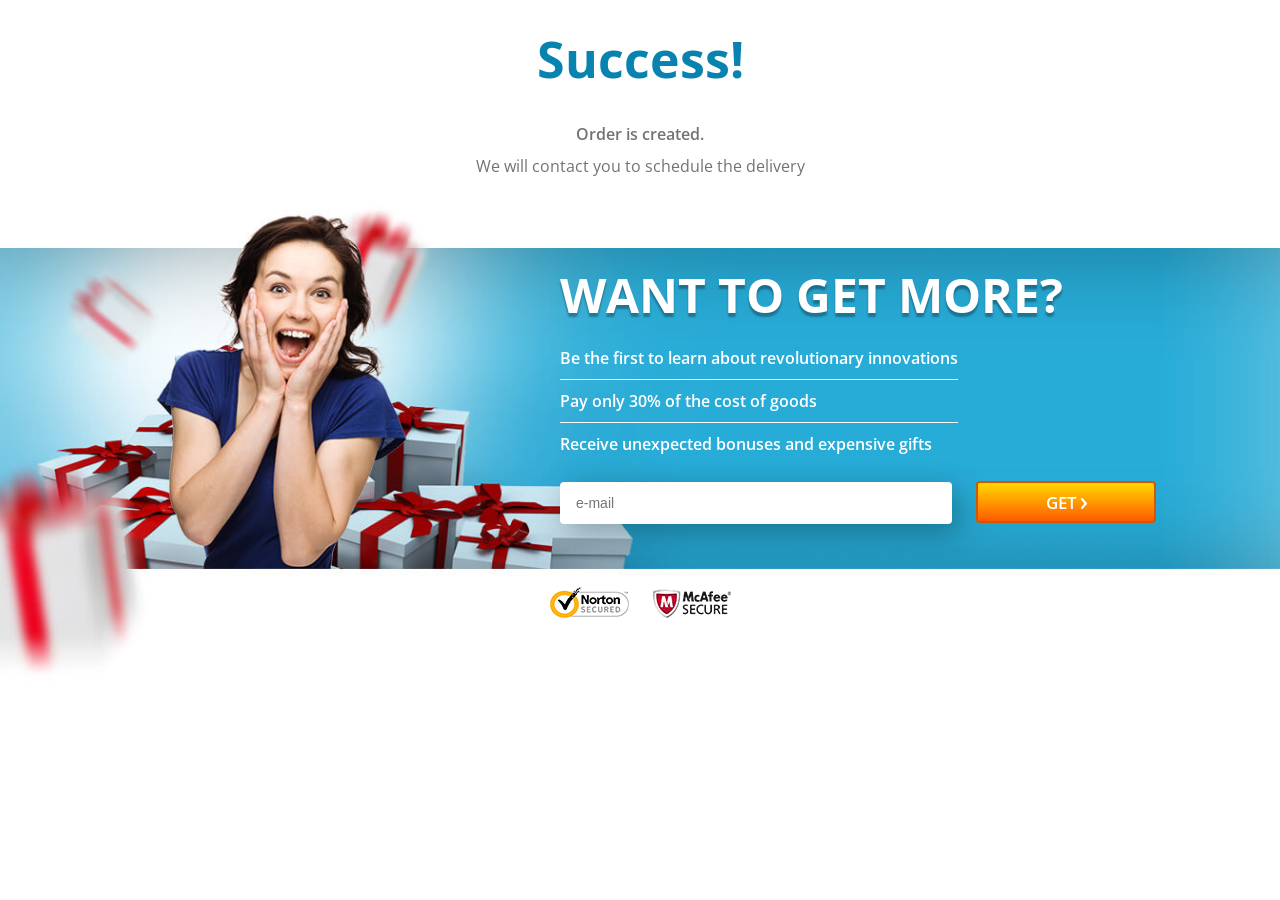
==== success.html @ b33bd1fc "Initial commit" ====
<!DOCTYPE html>
<html lang="en">
<head>
    <meta http-equiv="Content-Type" content="text/html;charset=UTF-8">
    <meta http-equiv="X-UA-Compatible" content="IE=edge">
    <meta name="viewport" content="width=device-width, initial-scale=1, maximum-scale=1.0">
    <title>Success!</title>
    <link href="https://fonts.googleapis.com/css?family=Open+Sans:400,600,700&amp;subset=greek,vietnamese" rel="stylesheet">
    <style>*{margin:0;padding:0;border:0;outline:0}body{overflow:hidden}.container{width:1140px;padding:75px 10px 0;margin:0 auto;box-sizing:border-box}:focus{outline:0}header{text-align:center}header h2{color:#0883b0;font-family:'Open Sans',sans-serif;font-weight:700;font-size:50px;margin:25px 0 30px}header p{color:#737373;font-size:16px;margin-bottom:10px}header .order{font-family:'Open Sans',sans-serif;font-weight:600;}header .feedback{font-family:'Open Sans',sans-serif;}.content{height:519px;background-image:url([data-uri]);background-size:auto 519px;background-repeat:no-repeat;background-position:center top;color:#fff}.content .content__data{max-width:640px;min-height:290px;margin-left:auto}.content .content__title{font-size:48px;text-transform:uppercase;text-shadow:0 4px 2px rgba(0,0,0,.3);margin-bottom:10px;font-family:'Open Sans',sans-serif;font-weight:700;}.content .content__list{padding-left:0;list-style:none;display:inline-block}.content .content__list li{padding:10px 0;font-size:16px;font-family:'Open Sans',sans-serif;font-weight:600;}.content .content__list li:not(:last-child){border-bottom:1px solid #fff}.content form{padding:15px 0 25px}.content form input{height:40px;border-radius:4px;outline:0;color:#818181;font-size:14px;padding:0 15px;max-width:360px;width:100%;border:1px solid transparent;transition:box-shadow .3s,color .3s,border .3s;margin-right:20px;box-shadow:6px 8px 30px rgba(0,0,0,.3)}.content form input[data-error]{box-shadow:6px 8px 30px rgba(255,0,0,.7);border-color:red;color:red}.content form input[data-success]{box-shadow:0 0 15px #42ccff;border-color:#42ccff}.button{display:inline-block;text-align:center;border:2px solid #d05800;-webkit-border-radius:4px;border-radius:4px;width:180px;height:42px;background-color:#ffd800;background-image:-webkit-gradient(linear,left top,left bottom,from(#ffd800),to(#ff5a00));background-image:-webkit-linear-gradient(#ffd800,#ff5a00);background-image:-o-linear-gradient(#ffd800,#ff5a00);background-image:linear-gradient(#ffd800,#ff5a00);position:relative;top:1px;text-transform:uppercase;color:#fff;font-family:'Open Sans',sans-serif;font-weight:600;font-size:17px;cursor:pointer}.button__ico-animete{background:url([data-uri]) no-repeat -180px 0;display:inline-block;width:2px;height:3px;padding-top:4px;-webkit-transition:width .5s;-o-transition:width .5s;transition:width .5s;margin-left:3px}.button__ico{display:inline-block;width:6px;height:11px;background:url([data-uri]) no-repeat 0 0;margin-left:-5px}.button_small{width:138px;font-size:14px;padding:8px 0;line-height:17px}@media only screen and (min-width: 992px){.button:hover{background:#ff4800}.button:hover .button__ico-animete{width:15px;background:url([data-uri]) no-repeat -180px 0;-webkit-transition:width .5s;-o-transition:width .5s;transition:width .5s}.e-list{display:none}}.content form .submit-btn .arrow{position:relative;top:1px;margin-left:10px}.content .footer-content{margin-top:35px;text-align:center;width:100%}.content .footer-content img{margin:0 10px}@keyframes showModal{from{background-color:transparent}to{background-color:rgba(255,255,255,.8)}}@keyframes showModalContent{0%{opacity:.1;transform:translate(-50%,-50%) scale(0)}80%{transform:translate(-50%,-50%) scale(1.1)}100%{opacity:1;transform:translate(-50%,-50%) scale(1);visibility:visible}}.modal{position:absolute;top:0;left:0;z-index:100;width:100%;background-color:rgba(255,255,255,.8);animation:showModal .5s}.modal.hidden{display:none}.modal .modal__content{position:fixed;visibility:hidden;top:35%;left:50%;max-width:320px;width:100%;font-family:'Open Sans',sans-serif;z-index:101;padding:40px 30px 50px;background-color:#fff;border-radius:6px;box-shadow:0 4px 30px rgba(0,0,0,.3);transform:translate(-50%,-50%) scale(1);text-align:center;animation:showModalContent .4s ease .5s;animation-fill-mode:forwards;box-sizing:border-box}.modal .modal__content h2{font-size:47px;color:#0883b0;margin-bottom:50px}.modal .modal__content p,.modal .modal__content output{font-size:16px;line-height:30px}.modal .modal__content output{color:#0883b0;display:block}.modal .modal__content output,.modal.visible .modal__content .backToLanding{font-family:'Open Sans',sans-serif;font-weight:700;}.modal .modal__content .backToLanding{width:160px;height:38px;margin:0 auto;margin-top:100px;border:2px solid #cdcdcd;background-color:#fff;border-radius:4px;text-transform:uppercase;font-size:14px;color:#8e8e8e;cursor:pointer;transition:background-color .3s,color .3s}.modal .modal__content .backToLanding:hover{background-color:#0883b0;color:#fff;border-color:#0883b0}@media only screen and (max-width: 470px){.modal .modal__content{top:50%;max-width:290px;padding:20px 15px 30px}.modal .modal__content h2{font-size:40px}}div.footer{position:relative;margin-top:-90px;background:none!important}@media only screen and (min-width: 1921px){.content{background-size:contain}}@media only screen and (max-width: 1199px){.container{width:100%}.content .content__data{max-width:580px}.content .content__data form input{max-width:250px}.content .content__title{font-size:40px}}@media only screen and (max-width: 992px){body{overflow:auto}}@media only screen and (max-width: 767px){.container{padding-left:0;padding-right:0}header{margin-bottom:0;padding:0 20px}header h2{font-size:30px;margin:15px 0}header .order,header .feedback{font-size:14px}.content .content__title{padding:0 20px;margin:0 auto 20px;font-size:24px;text-align:center}.content form input{display:block;margin:0 auto 20px}.content{background-image:url([data-uri]);text-align:center;height:auto}.content .content__data{max-width:100%;min-height:0;margin:260px auto 0}.mob-bg{background-color:#27acd7}.content .footer-content{margin-top:20px}.content .content__list{padding:10px 20px 0}div.footer{margin-top:-10px}}@media only screen and (max-width: 479px){.content .content__data{margin-top:160px}}</style>
</head>
<body>
<header>
    <h2>Success!</h2>
    <p class="order">Order is created.</p>
    <p class="feedback">We will contact you to schedule the delivery</p>
</header>
<section class="content">
    <div class="container">
        <div class="content__data">
            <h3 class="content__title">Want to get more?</h3>
            <div class="mob-bg">
                <ul class="content__list">
                    <li>Be the first to learn about revolutionary innovations</li>
                    <li>Pay only 30% of the cost of goods</li>
                    <li>Receive unexpected bonuses and expensive gifts</li>
                </ul>
                <form action="/land/success" id="userEmail" name="user-email" method="POST">
                    <input type="text" name="email" placeholder="e-mail">
                    <button class="button submit-btn" type="submit">Get <i class="button__ico-animete"></i><i class="button__ico"></i></button>
                </form>
            </div>
        </div>
        <div class="footer-content">
            <img src="[data-uri]" alt="Norton Security">
            <img src="[data-uri]" alt="McAfee Security">
        </div>
    </div>
</section>
<div class="modal hidden">
    <div class="modal__content">
        <h2>Thank you!</h2>
        <p>As soon as possible, you will begin to receive</p>
        <output class="email"></output>
        <p>Our exclusive offers!</p>
        <button type="button" class="backToLanding">Close</button>
    </div>
</div>
<script>"use strict";(function(){var a={getParamsName:["order_id","hash"],validPatterns:{email:/.+@.+\..+/i},serverErrorMsg:"Server Error :(",wrapperHeight:function(){var f=document.querySelector(".content__data").clientHeight,g=document.querySelector(".footer-content").clientHeight;return document.body.clientHeight+f+g+"px"}(),errorAttribute:"data-error",successAttribute:"data-success"},b={emailInput:document.forms[0].email,submitButton:document.querySelector(".submit-btn"),output:document.querySelector("output.email"),modal:document.querySelector(".modal"),backButton:document.querySelector(".backToLanding"),isValid:function isValid(f,g){var h=g.value;return f.test(h)?(this.isSuccess(g,a.successAttribute),this.output.textContent=h,!0):(this.isError(g,a.errorAttribute),!1)},isSuccess:function isSuccess(f,g){f.setAttribute(g,"true")},isError:function isError(f,g){return!!f.getAttribute(g)||void f.setAttribute(g,"true")},isTyping:function isTyping(f,g){return g.forEach(function(h){f.getAttribute(h)&&f.removeAttribute(h)}),!0},backToLanding:function backToLanding(){location.assign("/")},getData:function getData(){var f="";return f+=this.locationHandler(a.getParamsName),f+="&"+this.emailInput.name+"="+encodeURIComponent(this.emailInput.value),f},showModal:function showModal(){this.modal.style.height=a.wrapperHeight,this.modal.classList.remove("hidden")},sendData:function sendData(f,g){var h=new XMLHttpRequest;h.open("POST","/land/success",!0),h.setRequestHeader("Content-Type","application/x-www-form-urlencoded"),h.setRequestHeader("X-Requested-With","XMLHttpRequest"),h.onreadystatechange=function(){if(200===h.status&&4===h.readyState){var k=JSON.parse(h.responseText);if(k.status&&0<k.status.length&&"ok"===k.status.toLowerCase())g.call(b);else{var l=k.data||a.serverErrorMsg;b.makeErrorBlock(l)}}},h.send(f)},locationHandler:function locationHandler(f,g){var h=location.search,k=[],l=[],m={},n="",o=h;if(""!==o){if(l=o.substr(1).split("&"),!(f instanceof Array)){for(var p=0;p<l.length;p++)if(k=l[p].split("="),k[0]===f&&"string"==typeof f){g(k[1]);break}}else for(var q=0;q<l.length;q++){k=l[q].split("=");for(var r=0;r<f.length;r++)f[r]===k[0]&&(m[k[0]]=k[1])}for(var s in m)n+="&"+s+"="+encodeURIComponent(m[s]);return n.substr(1)}return!1},makeErrorBlock:function makeErrorBlock(f){var g={width:document.body.clientWidth+"px",height:a.wrapperHeight,textAlign:"center",position:"absolute",top:"0",backgroundColor:"rgba(255,255,255,.8)",zIndex:"99999"},h={fontSize:"26px",color:"#FF4C4C",borderRadius:"20px",border:"2px solid #FF4C4C",padding:"10px 15px",position:"fixed",top:"50%",left:"50%",transform:"translateX(-50%) translateY(-50%)",fontWeight:"700",backgroundColor:"rgba(255,76,76,.2)"},k={display:"block",padding:"8px 20px",color:"#FF4C4C",borderRadius:"6px",margin:"15px auto 0",backgroundColor:"rgba(255,76,76,.2)",border:"1px solid rgba(255,76,76,.8)",cursor:"pointer",fontWeight:"700",transition:"background-color .4s"},l=document.createElement("DIV"),m=document.createElement("BUTTON"),n=document.createElement("H2");for(var o in g)l.style[o]=g[o];for(var p in h)n.style[p]=h[p];for(var q in k)m.style[q]=k[q];l.classList.add("js-error"),m.setAttribute("type","button"),m.appendChild(document.createTextNode("Ok")),m.addEventListener("mouseover",function(){this.style.backgroundColor="rgba(255,76,76,.4)"}),m.addEventListener("mouseleave",function(){this.style.backgroundColor="rgba(255,76,76,.2)"}),m.addEventListener("click",function(){document.body.removeChild(l)}),n.appendChild(document.createTextNode(f)),n.appendChild(m),l.appendChild(n),document.body.appendChild(l)}},c=a.validPatterns.email;b.emailInput.addEventListener("blur",function(){b.isValid(c,b.emailInput)?b.data=b.getData():(b.data&&b.data.length&&(b.data=null),b.isError(this,a.errorAttribute))});var d=[a.errorAttribute,a.successAttribute];b.emailInput.addEventListener("focus",function(){b.isTyping(this,d)}),b.submitButton.addEventListener("click",function(f){f.preventDefault(),b.isValid(c,b.emailInput)?b.data&&b.sendData(b.data,b.showModal):b.isError(b.emailInput,a.errorAttribute)}),b.backButton.addEventListener("click",b.backToLanding),b.locationHandler("email",function(f){return!!f&&void(b.emailInput.value=f,b.isValid(c,b.emailInput),b.data=b.getData())})})();</script>
</body>
</html>
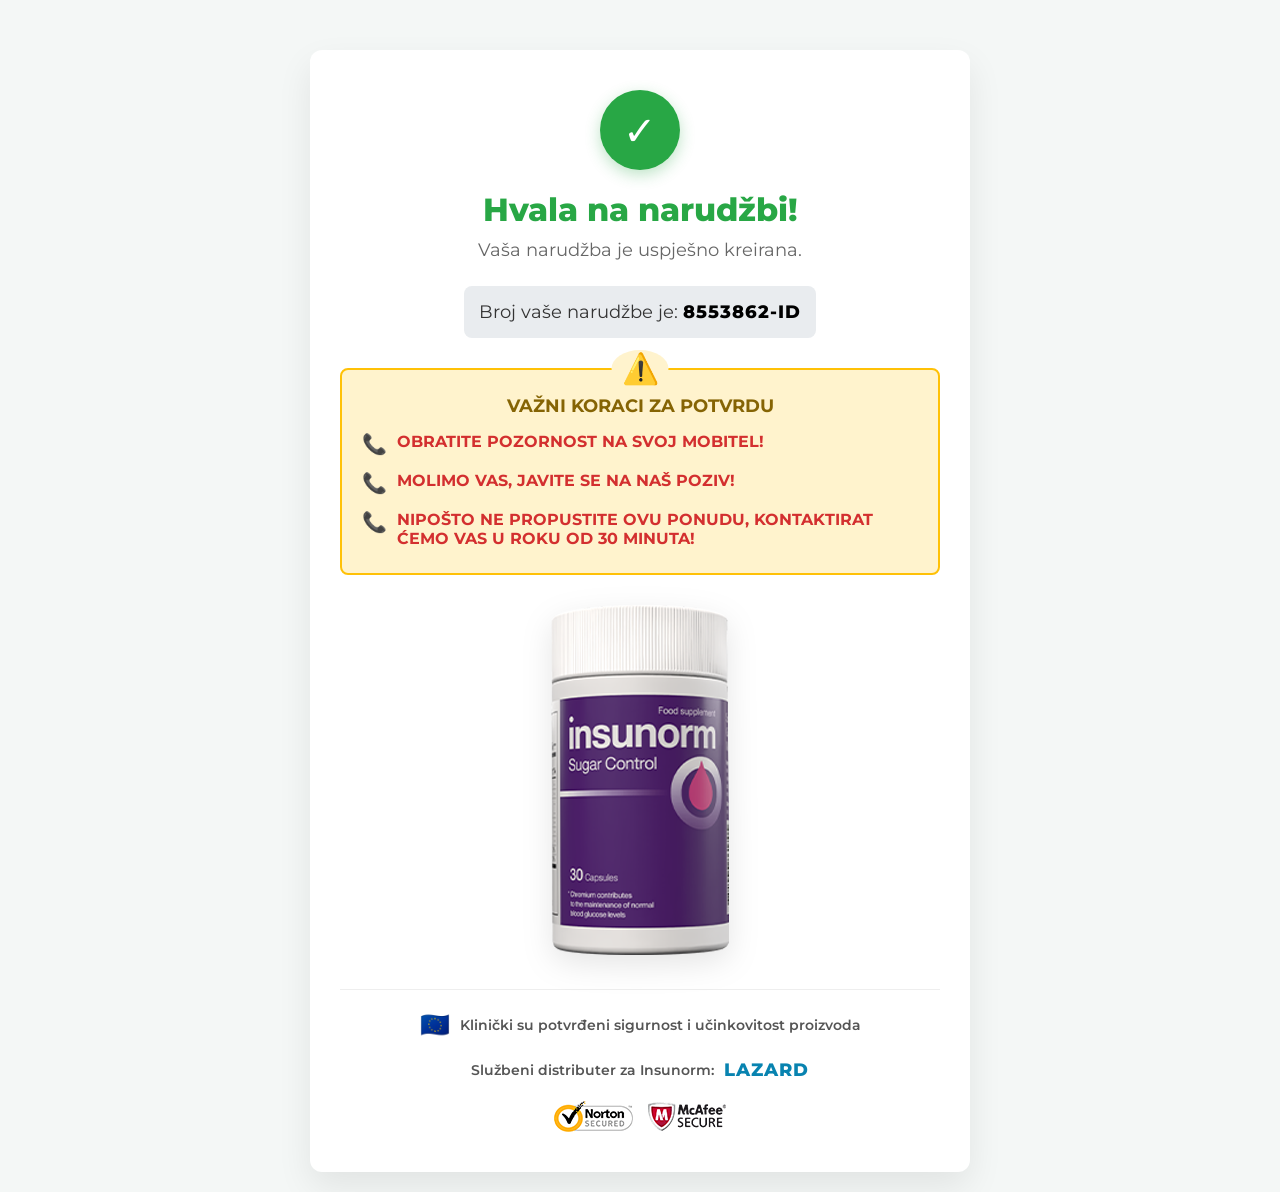
==== commit f8ac92b5: "Moderniza a pagina de sucesso para o mercado Croata" ====
--- a/success.html
+++ b/success.html
@@ -1,50 +1,176 @@
 <!DOCTYPE html>
-<html lang="en">
+<html lang="hr">
 <head>
     <meta http-equiv="Content-Type" content="text/html;charset=UTF-8">
     <meta http-equiv="X-UA-Compatible" content="IE=edge">
     <meta name="viewport" content="width=device-width, initial-scale=1, maximum-scale=1.0">
-    <title>Success!</title>
-    <link href="https://fonts.googleapis.com/css?family=Open+Sans:400,600,700&amp;subset=greek,vietnamese" rel="stylesheet">
-    <style>*{margin:0;padding:0;border:0;outline:0}body{overflow:hidden}.container{width:1140px;padding:75px 10px 0;margin:0 auto;box-sizing:border-box}:focus{outline:0}header{text-align:center}header h2{color:#0883b0;font-family:'Open Sans',sans-serif;font-weight:700;font-size:50px;margin:25px 0 30px}header p{color:#737373;font-size:16px;margin-bottom:10px}header .order{font-family:'Open Sans',sans-serif;font-weight:600;}header .feedback{font-family:'Open Sans',sans-serif;}.content{height:519px;background-image:url([data-uri]);background-size:auto 519px;background-repeat:no-repeat;background-position:center top;color:#fff}.content .content__data{max-width:640px;min-height:290px;margin-left:auto}.content .content__title{font-size:48px;text-transform:uppercase;text-shadow:0 4px 2px rgba(0,0,0,.3);margin-bottom:10px;font-family:'Open Sans',sans-serif;font-weight:700;}.content .content__list{padding-left:0;list-style:none;display:inline-block}.content .content__list li{padding:10px 0;font-size:16px;font-family:'Open Sans',sans-serif;font-weight:600;}.content .content__list li:not(:last-child){border-bottom:1px solid #fff}.content form{padding:15px 0 25px}.content form input{height:40px;border-radius:4px;outline:0;color:#818181;font-size:14px;padding:0 15px;max-width:360px;width:100%;border:1px solid transparent;transition:box-shadow .3s,color .3s,border .3s;margin-right:20px;box-shadow:6px 8px 30px rgba(0,0,0,.3)}.content form input[data-error]{box-shadow:6px 8px 30px rgba(255,0,0,.7);border-color:red;color:red}.content form input[data-success]{box-shadow:0 0 15px #42ccff;border-color:#42ccff}.button{display:inline-block;text-align:center;border:2px solid #d05800;-webkit-border-radius:4px;border-radius:4px;width:180px;height:42px;background-color:#ffd800;background-image:-webkit-gradient(linear,left top,left bottom,from(#ffd800),to(#ff5a00));background-image:-webkit-linear-gradient(#ffd800,#ff5a00);background-image:-o-linear-gradient(#ffd800,#ff5a00);background-image:linear-gradient(#ffd800,#ff5a00);position:relative;top:1px;text-transform:uppercase;color:#fff;font-family:'Open Sans',sans-serif;font-weight:600;font-size:17px;cursor:pointer}.button__ico-animete{background:url([data-uri]) no-repeat -180px 0;display:inline-block;width:2px;height:3px;padding-top:4px;-webkit-transition:width .5s;-o-transition:width .5s;transition:width .5s;margin-left:3px}.button__ico{display:inline-block;width:6px;height:11px;background:url([data-uri]) no-repeat 0 0;margin-left:-5px}.button_small{width:138px;font-size:14px;padding:8px 0;line-height:17px}@media only screen and (min-width: 992px){.button:hover{background:#ff4800}.button:hover .button__ico-animete{width:15px;background:url([data-uri]) no-repeat -180px 0;-webkit-transition:width .5s;-o-transition:width .5s;transition:width .5s}.e-list{display:none}}.content form .submit-btn .arrow{position:relative;top:1px;margin-left:10px}.content .footer-content{margin-top:35px;text-align:center;width:100%}.content .footer-content img{margin:0 10px}@keyframes showModal{from{background-color:transparent}to{background-color:rgba(255,255,255,.8)}}@keyframes showModalContent{0%{opacity:.1;transform:translate(-50%,-50%) scale(0)}80%{transform:translate(-50%,-50%) scale(1.1)}100%{opacity:1;transform:translate(-50%,-50%) scale(1);visibility:visible}}.modal{position:absolute;top:0;left:0;z-index:100;width:100%;background-color:rgba(255,255,255,.8);animation:showModal .5s}.modal.hidden{display:none}.modal .modal__content{position:fixed;visibility:hidden;top:35%;left:50%;max-width:320px;width:100%;font-family:'Open Sans',sans-serif;z-index:101;padding:40px 30px 50px;background-color:#fff;border-radius:6px;box-shadow:0 4px 30px rgba(0,0,0,.3);transform:translate(-50%,-50%) scale(1);text-align:center;animation:showModalContent .4s ease .5s;animation-fill-mode:forwards;box-sizing:border-box}.modal .modal__content h2{font-size:47px;color:#0883b0;margin-bottom:50px}.modal .modal__content p,.modal .modal__content output{font-size:16px;line-height:30px}.modal .modal__content output{color:#0883b0;display:block}.modal .modal__content output,.modal.visible .modal__content .backToLanding{font-family:'Open Sans',sans-serif;font-weight:700;}.modal .modal__content .backToLanding{width:160px;height:38px;margin:0 auto;margin-top:100px;border:2px solid #cdcdcd;background-color:#fff;border-radius:4px;text-transform:uppercase;font-size:14px;color:#8e8e8e;cursor:pointer;transition:background-color .3s,color .3s}.modal .modal__content .backToLanding:hover{background-color:#0883b0;color:#fff;border-color:#0883b0}@media only screen and (max-width: 470px){.modal .modal__content{top:50%;max-width:290px;padding:20px 15px 30px}.modal .modal__content h2{font-size:40px}}div.footer{position:relative;margin-top:-90px;background:none!important}@media only screen and (min-width: 1921px){.content{background-size:contain}}@media only screen and (max-width: 1199px){.container{width:100%}.content .content__data{max-width:580px}.content .content__data form input{max-width:250px}.content .content__title{font-size:40px}}@media only screen and (max-width: 992px){body{overflow:auto}}@media only screen and (max-width: 767px){.container{padding-left:0;padding-right:0}header{margin-bottom:0;padding:0 20px}header h2{font-size:30px;margin:15px 0}header .order,header .feedback{font-size:14px}.content .content__title{padding:0 20px;margin:0 auto 20px;font-size:24px;text-align:center}.content form input{display:block;margin:0 auto 20px}.content{background-image:url([data-uri]);text-align:center;height:auto}.content .content__data{max-width:100%;min-height:0;margin:260px auto 0}.mob-bg{background-color:#27acd7}.content .footer-content{margin-top:20px}.content .content__list{padding:10px 20px 0}div.footer{margin-top:-10px}}@media only screen and (max-width: 479px){.content .content__data{margin-top:160px}}</style>
+    <title>Hvala na narudžbi!</title>
+    <link href="https://fonts.googleapis.com/css2?family=Montserrat:wght@400;600;700;800&display=swap" rel="stylesheet">
+    <style>
+        * { margin: 0; padding: 0; box-sizing: border-box; }
+        body { font-family: 'Montserrat', sans-serif; background-color: #f4f7f6; color: #333; text-align: center; }
+        .container { max-width: 700px; margin: 0 auto; padding: 20px; }
+        
+        .success-box {
+            background: #fff;
+            border-radius: 12px;
+            box-shadow: 0 15px 35px rgba(0,0,0,0.08);
+            padding: 40px 30px;
+            margin-top: 30px;
+        }
+
+        .icon-check {
+            width: 80px;
+            height: 80px;
+            background: #28a745;
+            color: #fff;
+            border-radius: 50%;
+            display: flex;
+            align-items: center;
+            justify-content: center;
+            font-size: 40px;
+            margin: 0 auto 20px;
+            box-shadow: 0 5px 15px rgba(40,167,69,0.3);
+        }
+
+        h1 { color: #28a745; font-size: 32px; margin-bottom: 10px; font-weight: 800; }
+        .subtitle { font-size: 18px; color: #666; margin-bottom: 25px; }
+
+        .order-info {
+            background: #e9ecef;
+            padding: 15px;
+            border-radius: 8px;
+            font-size: 18px;
+            margin-bottom: 30px;
+            display: inline-block;
+        }
+        .order-id { font-weight: 800; color: #000; letter-spacing: 1px; }
+
+        .urgency-box {
+            background: #fff3cd;
+            border: 2px solid #ffc107;
+            padding: 25px 20px;
+            text-align: left;
+            margin-bottom: 30px;
+            border-radius: 8px;
+            position: relative;
+        }
+        
+        .urgency-box::before {
+            content: "⚠️";
+            position: absolute;
+            top: -20px;
+            left: 50%;
+            transform: translateX(-50%);
+            font-size: 30px;
+            background: #fff3cd;
+            border-radius: 50%;
+            padding: 0 10px;
+        }
+
+        .urgency-box h3 { color: #856404; margin-bottom: 15px; font-size: 18px; text-transform: uppercase; text-align: center;}
+        .urgency-list { list-style: none; padding: 0; }
+        .urgency-list li { margin-bottom: 15px; font-size: 16px; font-weight: 700; color: #d32f2f; display: flex; align-items: flex-start; }
+        .urgency-list li::before { content: "📞"; margin-right: 10px; font-size: 20px; }
+        .urgency-list li:last-child { margin-bottom: 0; }
+
+        .product-section { margin-bottom: 30px; }
+        .product-section img { max-width: 220px; filter: drop-shadow(0 10px 15px rgba(0,0,0,0.1)); }
+
+        .trust-section {
+            margin-top: 30px;
+            padding-top: 20px;
+            border-top: 1px solid #eee;
+            display: flex;
+            flex-direction: column;
+            gap: 20px;
+        }
+
+        .trust-badges {
+            display: flex;
+            justify-content: center;
+            align-items: center;
+            gap: 15px;
+            flex-wrap: wrap;
+        }
+
+        .trust-badges img { max-height: 40px; }
+
+        .clinical-info, .distributor-info {
+            display: flex;
+            align-items: center;
+            justify-content: center;
+            gap: 10px;
+            font-size: 14px;
+            color: #555;
+            font-weight: 600;
+        }
+
+        .clinical-info span { font-size: 24px; }
+        
+        .distributor-logo {
+            font-size: 18px;
+            font-weight: 800;
+            color: #0883b0;
+            letter-spacing: 1px;
+        }
+
+    </style>
 </head>
 <body>
-<header>
-    <h2>Success!</h2>
-    <p class="order">Order is created.</p>
-    <p class="feedback">We will contact you to schedule the delivery</p>
-</header>
-<section class="content">
-    <div class="container">
-        <div class="content__data">
-            <h3 class="content__title">Want to get more?</h3>
-            <div class="mob-bg">
-                <ul class="content__list">
-                    <li>Be the first to learn about revolutionary innovations</li>
-                    <li>Pay only 30% of the cost of goods</li>
-                    <li>Receive unexpected bonuses and expensive gifts</li>
-                </ul>
-                <form action="/land/success" id="userEmail" name="user-email" method="POST">
-                    <input type="text" name="email" placeholder="e-mail">
-                    <button class="button submit-btn" type="submit">Get <i class="button__ico-animete"></i><i class="button__ico"></i></button>
-                </form>
+
+<div class="container">
+    <div class="success-box">
+        <div class="icon-check">✓</div>
+        <h1>Hvala na narudžbi!</h1>
+        <p class="subtitle">Vaša narudžba je uspješno kreirana.</p>
+
+        <div class="order-info">
+            Broj vaše narudžbe je: <span class="order-id" id="order-number"></span>
+        </div>
+
+        <div class="urgency-box">
+            <h3>Važni koraci za potvrdu</h3>
+            <ul class="urgency-list">
+                <li>OBRATITE POZORNOST NA SVOJ MOBITEL!</li>
+                <li>MOLIMO VAS, JAVITE SE NA NAŠ POZIV!</li>
+                <li>NIPOŠTO NE PROPUSTITE OVU PONUDU, KONTAKTIRAT ĆEMO VAS U ROKU OD 30 MINUTA!</li>
+            </ul>
+        </div>
+
+        <div class="product-section">
+            <img src="img/product.png" alt="Insunorm">
+        </div>
+
+        <div class="trust-section">
+            <div class="clinical-info">
+                <span>🇪🇺</span>
+                Klinički su potvrđeni sigurnost i učinkovitost proizvoda
+            </div>
+
+            <div class="distributor-info">
+                Službeni distributer za Insunorm: <span class="distributor-logo">LAZARD</span>
+            </div>
+
+            <div class="trust-badges">
+                <img src="[data-uri]" alt="Norton Security">
+                <img src="[data-uri]" alt="McAfee Security">
             </div>
         </div>
-        <div class="footer-content">
-            <img src="[data-uri]" alt="Norton Security">
-            <img src="[data-uri]" alt="McAfee Security">
-        </div>
-    </div>
-</section>
-<div class="modal hidden">
-    <div class="modal__content">
-        <h2>Thank you!</h2>
-        <p>As soon as possible, you will begin to receive</p>
-        <output class="email"></output>
-        <p>Our exclusive offers!</p>
-        <button type="button" class="backToLanding">Close</button>
     </div>
 </div>
-<script>"use strict";(function(){var a={getParamsName:["order_id","hash"],validPatterns:{email:/.+@.+\..+/i},serverErrorMsg:"Server Error :(",wrapperHeight:function(){var f=document.querySelector(".content__data").clientHeight,g=document.querySelector(".footer-content").clientHeight;return document.body.clientHeight+f+g+"px"}(),errorAttribute:"data-error",successAttribute:"data-success"},b={emailInput:document.forms[0].email,submitButton:document.querySelector(".submit-btn"),output:document.querySelector("output.email"),modal:document.querySelector(".modal"),backButton:document.querySelector(".backToLanding"),isValid:function isValid(f,g){var h=g.value;return f.test(h)?(this.isSuccess(g,a.successAttribute),this.output.textContent=h,!0):(this.isError(g,a.errorAttribute),!1)},isSuccess:function isSuccess(f,g){f.setAttribute(g,"true")},isError:function isError(f,g){return!!f.getAttribute(g)||void f.setAttribute(g,"true")},isTyping:function isTyping(f,g){return g.forEach(function(h){f.getAttribute(h)&&f.removeAttribute(h)}),!0},backToLanding:function backToLanding(){location.assign("/")},getData:function getData(){var f="";return f+=this.locationHandler(a.getParamsName),f+="&"+this.emailInput.name+"="+encodeURIComponent(this.emailInput.value),f},showModal:function showModal(){this.modal.style.height=a.wrapperHeight,this.modal.classList.remove("hidden")},sendData:function sendData(f,g){var h=new XMLHttpRequest;h.open("POST","/land/success",!0),h.setRequestHeader("Content-Type","application/x-www-form-urlencoded"),h.setRequestHeader("X-Requested-With","XMLHttpRequest"),h.onreadystatechange=function(){if(200===h.status&&4===h.readyState){var k=JSON.parse(h.responseText);if(k.status&&0<k.status.length&&"ok"===k.status.toLowerCase())g.call(b);else{var l=k.data||a.serverErrorMsg;b.makeErrorBlock(l)}}},h.send(f)},locationHandler:function locationHandler(f,g){var h=location.search,k=[],l=[],m={},n="",o=h;if(""!==o){if(l=o.substr(1).split("&"),!(f instanceof Array)){for(var p=0;p<l.length;p++)if(k=l[p].split("="),k[0]===f&&"string"==typeof f){g(k[1]);break}}else for(var q=0;q<l.length;q++){k=l[q].split("=");for(var r=0;r<f.length;r++)f[r]===k[0]&&(m[k[0]]=k[1])}for(var s in m)n+="&"+s+"="+encodeURIComponent(m[s]);return n.substr(1)}return!1},makeErrorBlock:function makeErrorBlock(f){var g={width:document.body.clientWidth+"px",height:a.wrapperHeight,textAlign:"center",position:"absolute",top:"0",backgroundColor:"rgba(255,255,255,.8)",zIndex:"99999"},h={fontSize:"26px",color:"#FF4C4C",borderRadius:"20px",border:"2px solid #FF4C4C",padding:"10px 15px",position:"fixed",top:"50%",left:"50%",transform:"translateX(-50%) translateY(-50%)",fontWeight:"700",backgroundColor:"rgba(255,76,76,.2)"},k={display:"block",padding:"8px 20px",color:"#FF4C4C",borderRadius:"6px",margin:"15px auto 0",backgroundColor:"rgba(255,76,76,.2)",border:"1px solid rgba(255,76,76,.8)",cursor:"pointer",fontWeight:"700",transition:"background-color .4s"},l=document.createElement("DIV"),m=document.createElement("BUTTON"),n=document.createElement("H2");for(var o in g)l.style[o]=g[o];for(var p in h)n.style[p]=h[p];for(var q in k)m.style[q]=k[q];l.classList.add("js-error"),m.setAttribute("type","button"),m.appendChild(document.createTextNode("Ok")),m.addEventListener("mouseover",function(){this.style.backgroundColor="rgba(255,76,76,.4)"}),m.addEventListener("mouseleave",function(){this.style.backgroundColor="rgba(255,76,76,.2)"}),m.addEventListener("click",function(){document.body.removeChild(l)}),n.appendChild(document.createTextNode(f)),n.appendChild(m),l.appendChild(n),document.body.appendChild(l)}},c=a.validPatterns.email;b.emailInput.addEventListener("blur",function(){b.isValid(c,b.emailInput)?b.data=b.getData():(b.data&&b.data.length&&(b.data=null),b.isError(this,a.errorAttribute))});var d=[a.errorAttribute,a.successAttribute];b.emailInput.addEventListener("focus",function(){b.isTyping(this,d)}),b.submitButton.addEventListener("click",function(f){f.preventDefault(),b.isValid(c,b.emailInput)?b.data&&b.sendData(b.data,b.showModal):b.isError(b.emailInput,a.errorAttribute)}),b.backButton.addEventListener("click",b.backToLanding),b.locationHandler("email",function(f){return!!f&&void(b.emailInput.value=f,b.isValid(c,b.emailInput),b.data=b.getData())})})();</script>
+
+<script>
+    // Gerar um número de pedido aleatório (ex: 8787226-ID)
+    function generateOrderId() {
+        const randomNum = Math.floor(1000000 + Math.random() * 9000000);
+        return randomNum + "-ID";
+    }
+
+    // Injetar o número no elemento HTML
+    document.getElementById('order-number').textContent = generateOrderId();
+</script>
+
+<script src="/tl-validator.js?country=hr&label=false"></script>
 </body>
-</html> +</html>
